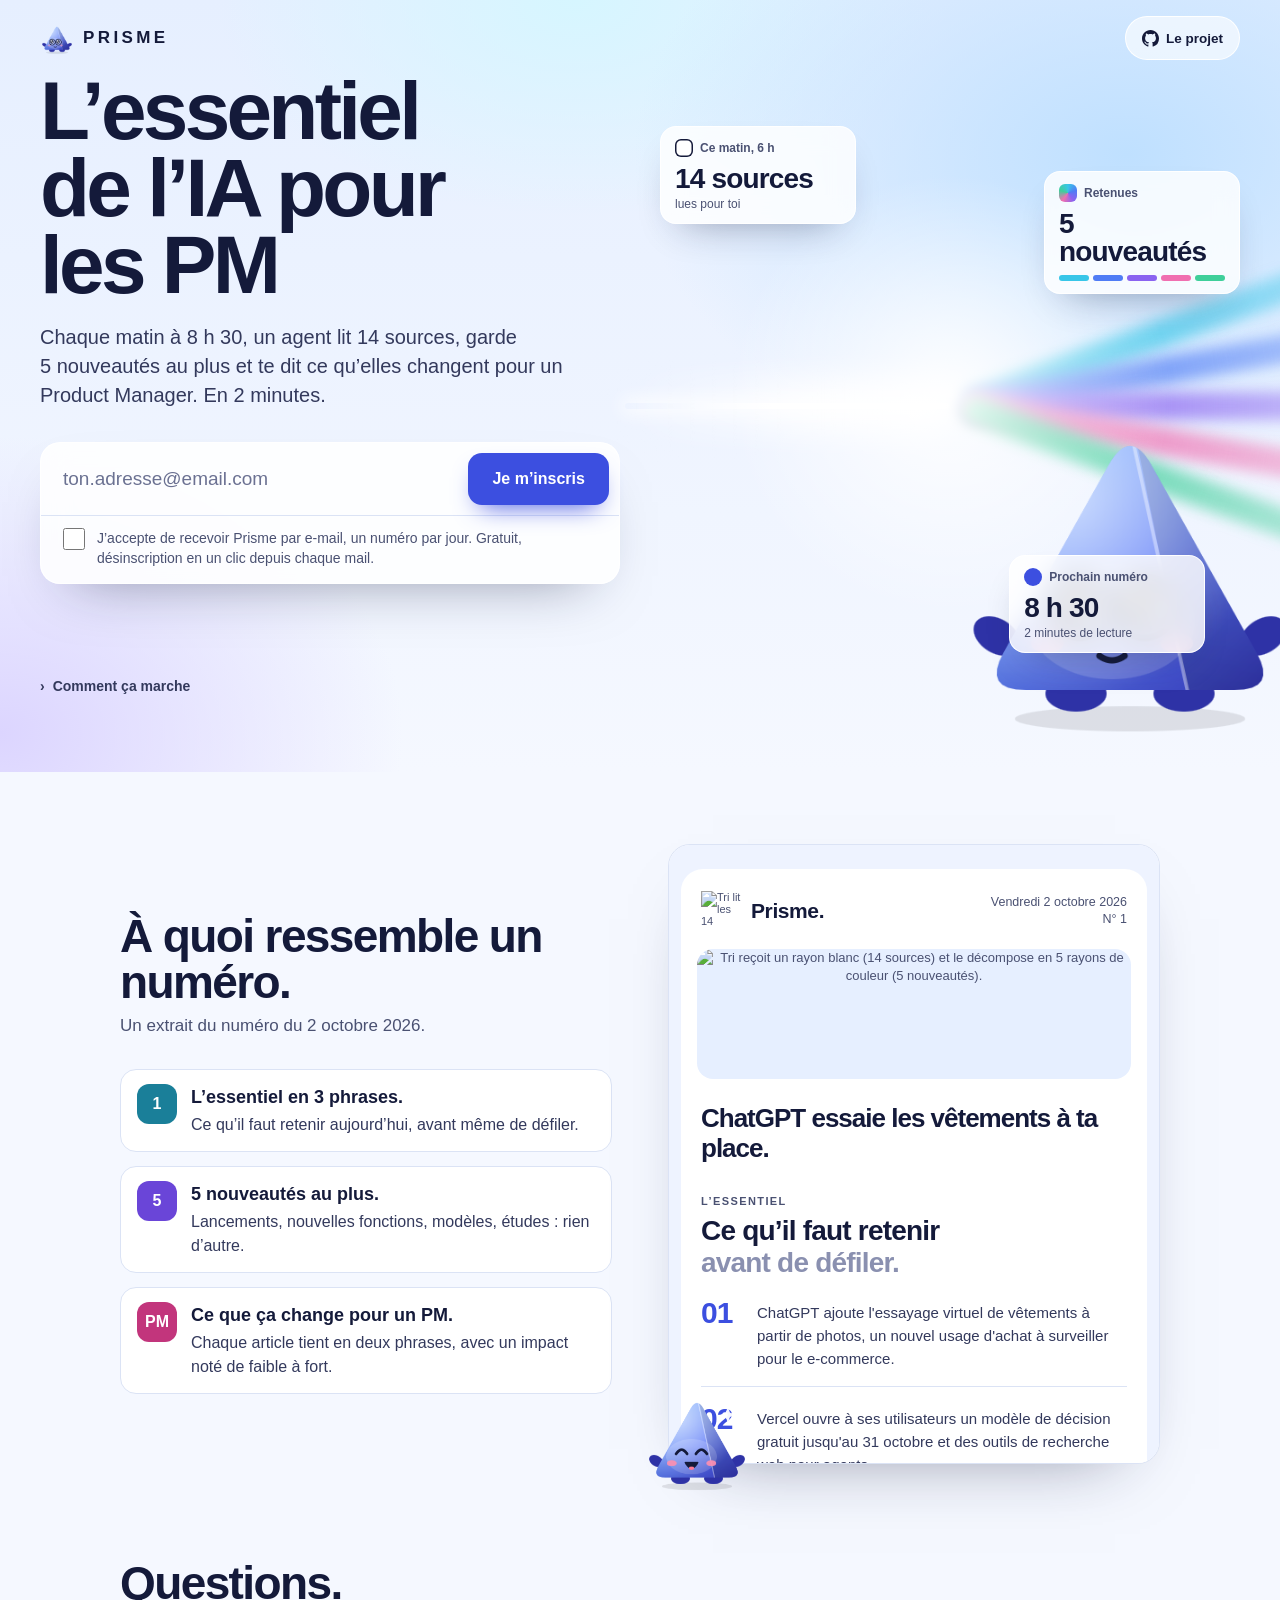
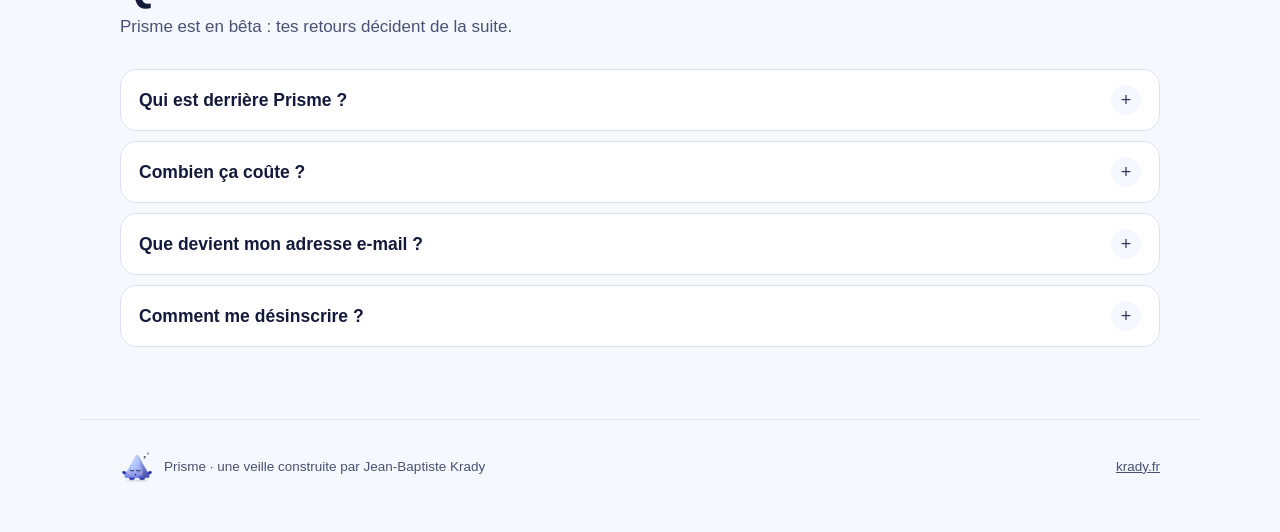
==== site/index.html @ 12013037 "Mail Prisme v2 (Holo, Tri) : images du mail, aperçu en ligne, kit de la mascotte ; skill : titre du " ====
<!doctype html>
<html lang="fr">
<head>
<meta charset="utf-8">
<meta name="viewport" content="width=device-width, initial-scale=1">
<title>Prisme · L’essentiel de l’IA pour les PM</title>
<meta name="description" content="Chaque matin à 8 h 30, un agent lit 14 sources, garde 5 nouveautés au plus et te dit ce qu’elles changent pour un Product Manager. Gratuit.">
<meta property="og:title" content="Prisme · L’essentiel de l’IA pour les PM">
<meta property="og:description" content="Chaque matin à 8 h 30, 5 nouveautés IA au plus, et ce qu’elles changent pour un PM. En 2 minutes.">
<meta property="og:image" content="https://prisme.krady.fr/exemple-mail.png">
<link rel="icon" href="/favicon.ico" sizes="32x32">
<link rel="icon" type="image/png" sizes="192x192" href="/icon-192.png">
<link rel="apple-touch-icon" href="/apple-touch-icon.png">
<link rel="stylesheet" href="prisme.css">
<style>
  /* Design v2 « Holo » — mascotte Tri. Jetons dans prisme.css. */
  :root {
    --ink-soft: #33395c;
    --err: #a8261b;
    --err-line: #e8b4ad;
    --verre: rgba(255,255,255,0.82);
    --verre-bord: rgba(255,255,255,0.95);
  }
  * { box-sizing: border-box; }
  html, body { margin: 0; padding: 0; }
  body {
    background: var(--paper);
    color: var(--ink);
    font-family: 'Helvetica Neue', Helvetica, Arial, sans-serif;
    -webkit-font-smoothing: antialiased;
    overflow-x: hidden;
  }
  a { color: inherit; }
  img { display: block; }
  input, button { font: inherit; }
  :focus-visible { outline: 3px solid var(--accent); outline-offset: 3px; }
  .sr { position: absolute; left: -9999px; width: 1px; height: 1px; overflow: hidden; }

  @keyframes flotte { 0%,100% { transform: translate(-50%,-50%); } 50% { transform: translate(-50%, calc(-50% - 8px)); } }
  @keyframes carte { 0%,100% { transform: translateY(0); } 50% { transform: translateY(-6px); } }
  @keyframes respire { 0%,100% { opacity: .75; } 50% { opacity: 1; } }
  @keyframes leve { from { opacity: 0; transform: translateY(8px); } to { opacity: 1; transform: none; } }
  @keyframes monte { from { opacity: 0; transform: translateY(26px); } to { opacity: 1; transform: none; } }
  @media (prefers-reduced-motion: reduce) { *, *::before, *::after { animation: none !important; } }

  /* Héros */
  .heros {
    position: relative; overflow: hidden; isolation: isolate;
    background:
      radial-gradient(55% 60% at 88% 20%, #bfe0ff 0%, rgba(191,224,255,0) 70%),
      radial-gradient(45% 55% at 0% 95%, #dcd5ff 0%, rgba(220,213,255,0) 70%),
      radial-gradient(40% 40% at 45% 0%, #d6f6ff 0%, rgba(214,246,255,0) 70%),
      linear-gradient(180deg, #e6efff 0%, var(--paper) 100%);
    padding: 16px 40px 64px;
  }
  .top { position: relative; z-index: 2; max-width: 1200px; margin: 0 auto; display: flex; align-items: center; justify-content: space-between; gap: 12px; }
  .marque { display: inline-flex; align-items: center; gap: 9px; font-weight: 700; font-size: 17px; letter-spacing: .2em; text-transform: uppercase; }
  .gh {
    display: inline-flex; align-items: center; gap: 7px; min-height: 44px; padding: 0 16px;
    border-radius: 999px; white-space: nowrap; text-decoration: none; font-size: 13.5px; font-weight: 600;
    background: rgba(255,255,255,0.6); border: 1px solid var(--verre-bord); color: var(--ink);
    transition: background .15s ease;
  }
  .gh:hover { background: rgba(255,255,255,0.95); }

  .grille { position: relative; z-index: 1; max-width: 1200px; margin: 0 auto; display: flex; flex-direction: row-reverse; align-items: center; gap: 8px 40px; }
  .scene { position: relative; flex: 1 1 460px; min-width: 0; height: 560px; }
  .texte { position: relative; z-index: 1; flex: 1 1 460px; min-width: 0; max-width: 600px; padding-top: 12px; }

  .faisceau-halo, .faisceau {
    position: absolute; left: -6%; right: 50%; top: 54%; border-radius: 999px;
  }
  .faisceau-halo { height: 56px; margin-top: -28px; background: linear-gradient(90deg, rgba(255,255,255,0), rgba(255,255,255,.8) 60%, #fff); filter: blur(14px); }
  .faisceau { height: 6px; margin-top: -3px; background: linear-gradient(90deg, rgba(255,255,255,0), #fff 45%, #fff); box-shadow: 0 0 18px 4px rgba(255,255,255,.9); }
  .rayons { position: absolute; left: 52%; top: 54%; width: 130%; height: 0; }
  .rayons span {
    position: absolute; left: 0; top: -14px; width: 100%; height: 28px; border-radius: 999px;
    transform-origin: 0 50%; filter: blur(7px); animation: respire 5s ease-in-out infinite;
  }
  .rayons span:nth-child(1) { transform: rotate(-20deg); background: linear-gradient(90deg, var(--ray-1), rgba(255,255,255,0) 80%); }
  .rayons span:nth-child(2) { transform: rotate(-10deg); background: linear-gradient(90deg, var(--ray-2), rgba(255,255,255,0) 80%); animation-delay: .4s; }
  .rayons span:nth-child(3) { transform: rotate(0deg);   background: linear-gradient(90deg, var(--ray-3), rgba(255,255,255,0) 80%); animation-delay: .8s; }
  .rayons span:nth-child(4) { transform: rotate(10deg);  background: linear-gradient(90deg, var(--ray-4), rgba(255,255,255,0) 80%); animation-delay: 1.2s; }
  .rayons span:nth-child(5) { transform: rotate(20deg);  background: linear-gradient(90deg, var(--ray-5), rgba(255,255,255,0) 80%); animation-delay: 1.6s; }
  .aura { position: absolute; left: 50%; top: 52%; width: 440px; aspect-ratio: 1; transform: translate(-50%,-50%); border-radius: 50%; background: radial-gradient(closest-side, rgba(255,255,255,.95), rgba(255,255,255,0)); }
  .tri { position: absolute; left: 50%; top: 50%; width: 360px; height: auto; aspect-ratio: 1; animation: flotte 5s ease-in-out infinite; }

  .verre {
    position: absolute; width: 196px; padding: 12px 14px; border-radius: 16px;
    background: var(--verre); -webkit-backdrop-filter: blur(12px); backdrop-filter: blur(12px);
    border: 1px solid var(--verre-bord); box-shadow: 0 18px 40px -22px rgba(20,26,58,.45);
    animation: carte 6s ease-in-out infinite;
  }
  .verre.a { left: 0; top: 4%; }
  .verre.b { right: 0; top: 12%; animation-delay: 1.2s; }
  .verre.c { right: 6%; bottom: 2%; animation-delay: 2.4s; }
  .verre-tete { display: flex; align-items: center; gap: 7px; font-size: 12px; font-weight: 600; color: var(--muted); }
  .verre-tete i { width: 18px; height: 18px; border-radius: 6px; flex: none; }
  .verre.a i { background: #fff; box-shadow: inset 0 0 0 1.5px var(--ink); }
  .verre.b i { background: conic-gradient(var(--ray-1), var(--ray-2), var(--ray-3), var(--ray-4), var(--ray-5), var(--ray-1)); }
  .verre.c i { border-radius: 50%; background: var(--accent); }
  .verre-gros { margin-top: 8px; font-size: 28px; font-weight: 700; letter-spacing: -.03em; line-height: 1; }
  .verre-sous { margin-top: 4px; font-size: 12px; color: var(--muted); }
  .barres { margin-top: 9px; display: grid; grid-template-columns: repeat(5, minmax(0,1fr)); gap: 4px; }
  .barres span { height: 6px; border-radius: 3px; }
  .barres span:nth-child(1) { background: var(--ray-1); }
  .barres span:nth-child(2) { background: var(--ray-2); }
  .barres span:nth-child(3) { background: var(--ray-3); }
  .barres span:nth-child(4) { background: var(--ray-4); }
  .barres span:nth-child(5) { background: var(--ray-5); }

  h1 { margin: 0 0 20px; font-size: clamp(44px, 6.4vw, 82px); line-height: .94; letter-spacing: -.045em; font-weight: 700; text-wrap: balance; animation: monte .9s cubic-bezier(.2,.7,.1,1) both; }
  .nw { white-space: nowrap; }
  .sous { margin: 0 0 32px; max-width: 540px; font-size: 20px; line-height: 1.45; font-weight: 500; color: var(--ink-soft); text-wrap: pretty; }

  .carte {
    border: 1px solid var(--verre-bord); border-radius: 20px;
    background: rgba(255,255,255,.86); -webkit-backdrop-filter: blur(14px); backdrop-filter: blur(14px);
    box-shadow: 0 26px 60px -34px rgba(20,26,58,.5);
  }
  .carte-haut { padding: 10px 10px 10px 22px; display: flex; gap: 10px 12px; align-items: center; flex-wrap: wrap; }
  .champ { flex: 999 1 220px; min-width: 0; border: 0; outline: none; background: transparent; color: var(--ink); font-size: 19px; line-height: 1.3; padding: 12px 0; }
  .champ::placeholder { color: #6b7192; }
  .bouton {
    flex: 1 0 auto; border: 0; border-radius: 14px; background: var(--accent); color: var(--accent-ink);
    font-size: 16px; font-weight: 700; padding: 14px 24px; min-height: 52px; cursor: pointer; white-space: nowrap;
    box-shadow: 0 12px 26px -12px var(--accent); transition: background .18s ease, transform .18s ease;
  }
  .bouton:hover { background: var(--ink); transform: translateY(-1px); }
  .bouton:disabled { background: var(--line); color: #6b7192; box-shadow: none; cursor: not-allowed; transform: none; }
  .carte-bas { border-top: 1px solid var(--line); padding: 12px 22px 14px; display: flex; align-items: flex-start; gap: 12px; }
  .carte-bas input { width: 22px; height: 22px; margin: 0; accent-color: var(--accent); flex: none; }
  .carte-bas label { font-size: 14px; line-height: 1.45; color: var(--muted); cursor: pointer; }

  .etats { margin-top: 16px; min-height: 64px; }
  .etat { animation: leve .3s ease both; }
  .etat-envoi { display: flex; align-items: center; gap: 12px; font-size: 15px; }
  .etat-ok { display: flex; align-items: center; gap: 14px; padding: 12px 16px 12px 10px; border-radius: 16px; background: rgba(255,255,255,.86); border: 1px solid var(--verre-bord); }
  .etat-ok strong { display: block; font-size: 17px; }
  .etat-ok span { display: block; margin-top: 3px; font-size: 14.5px; color: var(--muted); }
  .etat-erreur { display: flex; align-items: center; gap: 12px 14px; flex-wrap: wrap; border: 1px solid var(--err-line); border-radius: 16px; background: #fff; padding: 12px 14px 12px 10px; }
  .etat-erreur > div { flex: 1 1 200px; min-width: 0; }
  .etat-erreur strong { display: block; font-size: 16.5px; color: var(--err); }
  .etat-erreur span { display: block; margin-top: 3px; font-size: 14px; color: var(--muted); }
  .etat-erreur button { border: 1px solid var(--err); background: transparent; color: var(--err); border-radius: 12px; padding: 10px 16px; min-height: 44px; font-size: 14.5px; font-weight: 600; cursor: pointer; }
  .etat img { flex: none; }

  .comment summary {
    display: inline-flex; align-items: center; gap: 8px; min-height: 44px;
    font-size: 14px; font-weight: 600; color: var(--ink-soft); cursor: pointer; list-style: none;
  }
  .comment summary::-webkit-details-marker { display: none; }
  .comment summary::before { content: '›'; transition: transform .2s; }
  .comment[open] summary::before { transform: rotate(90deg); }
  .comment summary:hover { color: var(--ink); }
  .etapes { margin: 8px 0 0; padding: 0; list-style: none; display: grid; grid-template-columns: repeat(auto-fit, minmax(150px, 1fr)); gap: 16px; }
  .etapes li { padding-top: 10px; font-size: 14px; line-height: 1.5; color: var(--muted); border-top: 3px solid var(--accent); }
  .etapes li:first-child { border-top-color: #fff; box-shadow: 0 -1px 0 rgba(20,26,58,.12); }
  .etapes li:last-child { border-image: linear-gradient(90deg, var(--ray-1) 0 20%, var(--ray-2) 20% 40%, var(--ray-3) 40% 60%, var(--ray-4) 60% 80%, var(--ray-5) 80% 100%) 1; }
  .etapes b { display: block; color: var(--ink); font-size: 13px; letter-spacing: .06em; text-transform: uppercase; }

  /* Sections */
  .bloc { max-width: 1120px; margin: 0 auto; padding: 72px 40px; }
  .bloc-titre { margin: 0 0 8px; font-size: clamp(30px, 4vw, 46px); line-height: 1; letter-spacing: -.035em; }
  .bloc-sous { margin: 0 0 30px; font-size: 17px; line-height: 1.5; color: var(--muted); }
  .apercu { display: grid; grid-template-columns: repeat(auto-fit, minmax(min(100%, 340px), 1fr)); gap: 40px 56px; align-items: center; }
  .points { margin: 0; padding: 0; list-style: none; display: grid; gap: 14px; }
  .points li { display: grid; grid-template-columns: 40px minmax(0,1fr); gap: 14px; align-items: start; padding: 14px 16px; border-radius: 16px; background: var(--card); border: 1px solid var(--line); font-size: 16px; line-height: 1.5; color: var(--ink-soft); }
  .points i { width: 40px; height: 40px; border-radius: 12px; display: grid; place-items: center; color: #fff; font-style: normal; font-weight: 700; }
  .points li:nth-child(1) i { background: #1a7f99; }
  .points li:nth-child(2) i { background: #6a45d8; }
  .points li:nth-child(3) i { background: #c2357c; }
  .points b { display: block; color: var(--ink); font-size: 18px; margin-bottom: 2px; }
  .capture { position: relative; }
  .capture figure { margin: 0; border-radius: 22px; overflow: hidden; border: 1px solid var(--line); box-shadow: 0 30px 70px -45px rgba(20,26,58,.55); max-height: 620px; background: var(--card); }
  .capture figure { height: 620px; }
  .capture figure iframe { display: block; width: 100%; height: 100%; border: 0; }
  .capture .tri-coin { position: absolute; left: -26px; bottom: -30px; width: 110px; height: 110px; }

  .faq { display: grid; gap: 10px; }
  .faq details { border-radius: 16px; background: var(--card); border: 1px solid var(--line); padding: 0 18px; }
  .faq summary { cursor: pointer; list-style: none; min-height: 60px; padding: 12px 0; display: flex; align-items: center; justify-content: space-between; gap: 16px; font-size: 17.5px; font-weight: 600; }
  .faq summary::-webkit-details-marker { display: none; }
  .faq summary::after { content: '+'; width: 30px; height: 30px; border-radius: 50%; background: var(--paper); display: grid; place-items: center; font-size: 18px; font-weight: 400; color: var(--ink-soft); flex: none; }
  .faq details[open] summary::after { content: '–'; }
  .faq p { margin: 0 0 18px; font-size: 16px; line-height: 1.55; color: var(--muted); max-width: 680px; text-wrap: pretty; }

  footer { max-width: 1120px; margin: 0 auto; padding: 24px 40px 44px; display: flex; justify-content: space-between; align-items: center; gap: 12px; flex-wrap: wrap; font-size: 13.5px; color: var(--muted); border-top: 1px solid var(--line); }
  footer > span { display: inline-flex; align-items: center; gap: 10px; }
  footer a { display: inline-flex; align-items: center; min-height: 44px; }

  @media (max-width: 960px) {
    .grille { flex-wrap: wrap; }
    .scene { height: 440px; }
    .tri { width: 260px; }
    .aura { width: 320px; }
  }
  @media (max-width: 720px) {
    .heros { padding: 14px 16px 48px; }
    .marque { letter-spacing: .14em; }
    .scene { height: 340px; }
    .tri { width: 210px; }
    .aura { width: 260px; }
    .verre { width: 152px; padding: 10px 12px; }
    .verre-gros { font-size: 22px; }
    .sous { font-size: 17px; }
    .carte-haut { padding: 10px 10px 10px 16px; }
    .carte-bas { padding: 12px 16px 14px; }
    .bloc { padding: 56px 16px; }
    footer { padding: 24px 16px 40px; }
    .capture .tri-coin { left: -8px; width: 84px; height: 84px; }
  }
</style>
</head>
<body>

<header class="heros">
  <div class="top">
    <span class="marque">
      <img src="img/tri-lit.png" srcset="img/tri-lit.png 1x, img/tri-lit@2x.png 2x" width="34" height="34" alt="">
      <span>Prisme</span>
    </span>
    <a class="gh" href="https://github.com/jbkrady/prisme" target="_blank" rel="noopener noreferrer">
      <svg width="17" height="17" viewBox="0 0 16 16" fill="currentColor" aria-hidden="true"><path d="M8 0C3.58 0 0 3.58 0 8c0 3.54 2.29 6.53 5.47 7.59.4.07.55-.17.55-.38 0-.19-.01-.82-.01-1.49-2.01.37-2.53-.49-2.69-.94-.09-.23-.48-.94-.82-1.13-.28-.15-.68-.52-.01-.53.63-.01 1.08.58 1.23.82.72 1.21 1.87.87 2.33.66.07-.52.28-.87.51-1.07-1.78-.2-3.64-.89-3.64-3.95 0-.87.31-1.59.82-2.15-.08-.2-.36-1.02.08-2.12 0 0 .67-.21 2.2.82.64-.18 1.32-.27 2-.27.68 0 1.36.09 2 .27 1.53-1.04 2.2-.82 2.2-.82.44 1.1.16 1.92.08 2.12.51.56.82 1.27.82 2.15 0 3.07-1.87 3.75-3.65 3.95.29.25.54.73.54 1.48 0 1.07-.01 1.93-.01 2.2 0 .21.15.46.55.38A8.013 8.013 0 0016 8c0-4.42-3.58-8-8-8z"/></svg>
      <span>Le projet</span>
    </a>
  </div>

  <div class="grille">
    <div class="scene" aria-hidden="true">
      <div class="faisceau-halo"></div>
      <div class="faisceau"></div>
      <div class="rayons"><span></span><span></span><span></span><span></span><span></span></div>
      <div class="aura"></div>
      <img class="tri" id="tri" src="img/tri-lit@2x.png" width="400" height="400" alt="">
      <div class="verre a">
        <div class="verre-tete"><i></i><span>Ce matin, 6&nbsp;h</span></div>
        <div class="verre-gros">14 sources</div>
        <div class="verre-sous">lues pour toi</div>
      </div>
      <div class="verre b">
        <div class="verre-tete"><i></i><span>Retenues</span></div>
        <div class="verre-gros">5 nouveautés</div>
        <div class="barres"><span></span><span></span><span></span><span></span><span></span></div>
      </div>
      <div class="verre c">
        <div class="verre-tete"><i></i><span>Prochain numéro</span></div>
        <div class="verre-gros">8&nbsp;h&nbsp;30</div>
        <div class="verre-sous">2 minutes de lecture</div>
      </div>
    </div>

    <div class="texte">
      <h1>L’essentiel <span class="nw">de l’IA</span> pour les PM</h1>
      <p class="sous">Chaque matin à 8&nbsp;h&nbsp;30, un agent lit 14&nbsp;sources, garde 5&nbsp;nouveautés au plus et te dit ce qu’elles changent pour un Product Manager. En 2 minutes.</p>

      <form class="carte" id="form" novalidate>
        <div class="carte-haut">
          <label for="email" class="sr">Ton adresse e-mail</label>
          <input class="champ" id="email" name="email" type="email" autocomplete="email" inputmode="email" placeholder="ton.adresse@email.com" required>
          <button class="bouton" id="bouton" type="submit">Je m’inscris</button>
        </div>
        <div class="carte-bas">
          <input id="consentement" name="consentement" type="checkbox" required>
          <label for="consentement">J’accepte de recevoir Prisme par e-mail, un numéro par jour. Gratuit, désinscription en un clic depuis chaque mail.</label>
        </div>
        <div class="sr" aria-hidden="true">
          <label for="site">Ne pas remplir</label>
          <input id="site" name="site" type="text" tabindex="-1" autocomplete="off">
        </div>
      </form>

      <div class="etats" id="statut" aria-live="polite"></div>

      <details class="comment">
        <summary>Comment ça marche</summary>
        <ol class="etapes">
          <li><b>6&nbsp;h</b>n8n lit 14&nbsp;sources&nbsp;: éditeurs IA, outils des PM, médias tech.</li>
          <li><b>7&nbsp;h&nbsp;30</b>Un agent Claude écarte le bruit, choisit 5&nbsp;nouveautés au plus et rédige.</li>
          <li><b>8&nbsp;h&nbsp;30</b>Le mail arrive, toujours au même format. Un clic pour dire s’il t’a servi.</li>
        </ol>
      </details>
    </div>
  </div>
</header>

<main>
  <section class="bloc" aria-labelledby="t-apercu">
    <div class="apercu">
      <div>
        <h2 class="bloc-titre" id="t-apercu">À quoi ressemble un numéro.</h2>
        <p class="bloc-sous">Un extrait du numéro du 2 octobre 2026.</p>
        <ul class="points">
          <li><i>1</i><span><b>L’essentiel en 3 phrases.</b>Ce qu’il faut retenir aujourd’hui, avant même de défiler.</span></li>
          <li><i>5</i><span><b>5&nbsp;nouveautés au plus.</b>Lancements, nouvelles fonctions, modèles, études&nbsp;: rien d’autre.</span></li>
          <li><i>PM</i><span><b>Ce que ça change pour un PM.</b>Chaque article tient en deux phrases, avec un impact noté de faible à fort.</span></li>
        </ul>
      </div>
      <div class="capture">
        <figure>
          <iframe src="apercu/exemple-jour.html" title="Aperçu d’un numéro de Prisme : l’essentiel du jour en trois points, puis des articles avec leur type, leur impact pour un PM et deux phrases de résumé." loading="lazy"></iframe>
        </figure>
        <img class="tri-coin" src="img/tri-content.png" srcset="img/tri-content.png 1x, img/tri-content@2x.png 2x" width="110" height="110" alt="">
      </div>
    </div>
  </section>

  <section class="bloc" aria-labelledby="t-faq" style="padding-top: 24px;">
    <h2 class="bloc-titre" id="t-faq">Questions.</h2>
    <p class="bloc-sous">Prisme est en bêta&nbsp;: tes retours décident de la suite.</p>
    <div class="faq">
      <details>
        <summary>Qui est derrière Prisme&nbsp;?</summary>
        <p>Jean-Baptiste Krady, Product Manager. Prisme est un projet personnel&nbsp;: un agent Claude, sa méthode et des circuits n8n. Le code est public sur GitHub.</p>
      </details>
      <details>
        <summary>Combien ça coûte&nbsp;?</summary>
        <p>Rien. Prisme est gratuit.</p>
      </details>
      <details>
        <summary>Que devient mon adresse e-mail&nbsp;?</summary>
        <p>Elle sert uniquement à t’envoyer Prisme. Elle n’est ni vendue ni partagée, et aucun pixel ne suit l’ouverture de tes mails. Pour toute question&nbsp;: jeanbaptiste.krady@icloud.com.</p>
      </details>
      <details>
        <summary>Comment me désinscrire&nbsp;?</summary>
        <p>Chaque mail se termine par un lien «&nbsp;Se désinscrire&nbsp;». Un clic, et c’est fini.</p>
      </details>
    </div>
  </section>
</main>

<footer>
  <span>
    <img src="img/tri-dort.png" srcset="img/tri-dort.png 1x, img/tri-dort@2x.png 2x" width="34" height="34" alt="Tri, la mascotte de Prisme">
    <span>Prisme · une veille construite par Jean-Baptiste Krady</span>
  </span>
  <a href="https://krady.fr" target="_blank" rel="noopener">krady.fr</a>
</footer>

<script>
  (function () {
    var URL_INSCRIPTION = 'https://jbkrady.app.n8n.cloud/webhook/prisme-inscription';
    var form = document.getElementById('form');
    var email = document.getElementById('email');
    var consentement = document.getElementById('consentement');
    var site = document.getElementById('site');
    var bouton = document.getElementById('bouton');
    var statut = document.getElementById('statut');
    var tri = document.getElementById('tri');

    function humeur(nom) { tri.src = 'img/tri-' + nom + '@2x.png'; }
    function vider() { while (statut.firstChild) statut.removeChild(statut.firstChild); }
    function el(tag, cls, texte) {
      var e = document.createElement(tag);
      if (cls) e.className = cls;
      if (texte) e.textContent = texte;
      return e;
    }
    function image(nom, taille) {
      var i = el('img');
      i.src = 'img/tri-' + nom + '.png';
      i.srcset = 'img/tri-' + nom + '.png 1x, img/tri-' + nom + '@2x.png 2x';
      i.width = taille; i.height = taille; i.alt = '';
      return i;
    }
    function envoi() {
      vider(); humeur('trie');
      var d = el('div', 'etat etat-envoi');
      d.appendChild(image('trie', 48));
      d.appendChild(el('span', '', 'On t’envoie le lien de confirmation…'));
      statut.appendChild(d);
    }
    function ok() {
      vider(); humeur('content');
      var d = el('div', 'etat etat-ok');
      var t = el('div');
      t.appendChild(el('strong', '', 'Vérifie ta boîte mail.'));
      t.appendChild(el('span', '', 'Un lien de confirmation t’attend. Pense à regarder dans les indésirables.'));
      d.appendChild(image('content', 60));
      d.appendChild(t);
      statut.appendChild(d);
    }
    function erreur(message) {
      vider(); humeur('oups');
      var d = el('div', 'etat etat-erreur');
      var t = el('div');
      t.appendChild(el('strong', '', 'L’inscription n’est pas passée'));
      t.appendChild(el('span', '', message || 'Le service n’a pas répondu. Ton adresse est gardée, réessaie.'));
      var r = el('button', '', 'Réessayer');
      r.type = 'button';
      r.addEventListener('click', function () { form.requestSubmit(); });
      d.appendChild(image('oups', 54));
      d.appendChild(t);
      d.appendChild(r);
      statut.appendChild(d);
    }

    form.addEventListener('submit', function (e) {
      e.preventDefault();
      var adresse = email.value.trim();
      if (!/^[^\s@]+@[^\s@]+\.[^\s@]{2,}$/.test(adresse)) { erreur('Cette adresse e-mail ne semble pas valide.'); email.focus(); return; }
      if (!consentement.checked) { erreur('Coche la case pour accepter de recevoir Prisme.'); consentement.focus(); return; }
      bouton.disabled = true;
      bouton.textContent = 'Envoi…';
      envoi();
      fetch(URL_INSCRIPTION, {
        method: 'POST',
        headers: { 'Content-Type': 'application/json' },
        body: JSON.stringify({ email: adresse, consentement: true, site: site.value })
      })
        .then(function (r) { return r.json().catch(function () { return {}; }).then(function (j) { return { r: r, j: j }; }); })
        .then(function (x) {
          bouton.disabled = false; bouton.textContent = 'Je m’inscris';
          if (x.r.ok && x.j.ok) { ok(); form.reset(); } else { erreur(x.j.erreur); }
        })
        .catch(function () { bouton.disabled = false; bouton.textContent = 'Je m’inscris'; erreur(); });
    });
  })();
</script>
</body>
</html>
---- site/prisme.css ----
/* Prisme — palette retenue : Holo. Mascotte : Tri. */
:root {
  --ink: #141a3a;
  --muted: #4a5172;
  --paper: #f5f8ff;
  --card: #ffffff;
  --line: #dbe3f5;
  --accent: #3c4fe0;
  --accent-ink: #ffffff;
  --ray-1: #38c6e8;
  --ray-2: #4f7cf5;
  --ray-3: #8a63f0;
  --ray-4: #f06fb0;
  --ray-5: #3fcf9a;
}
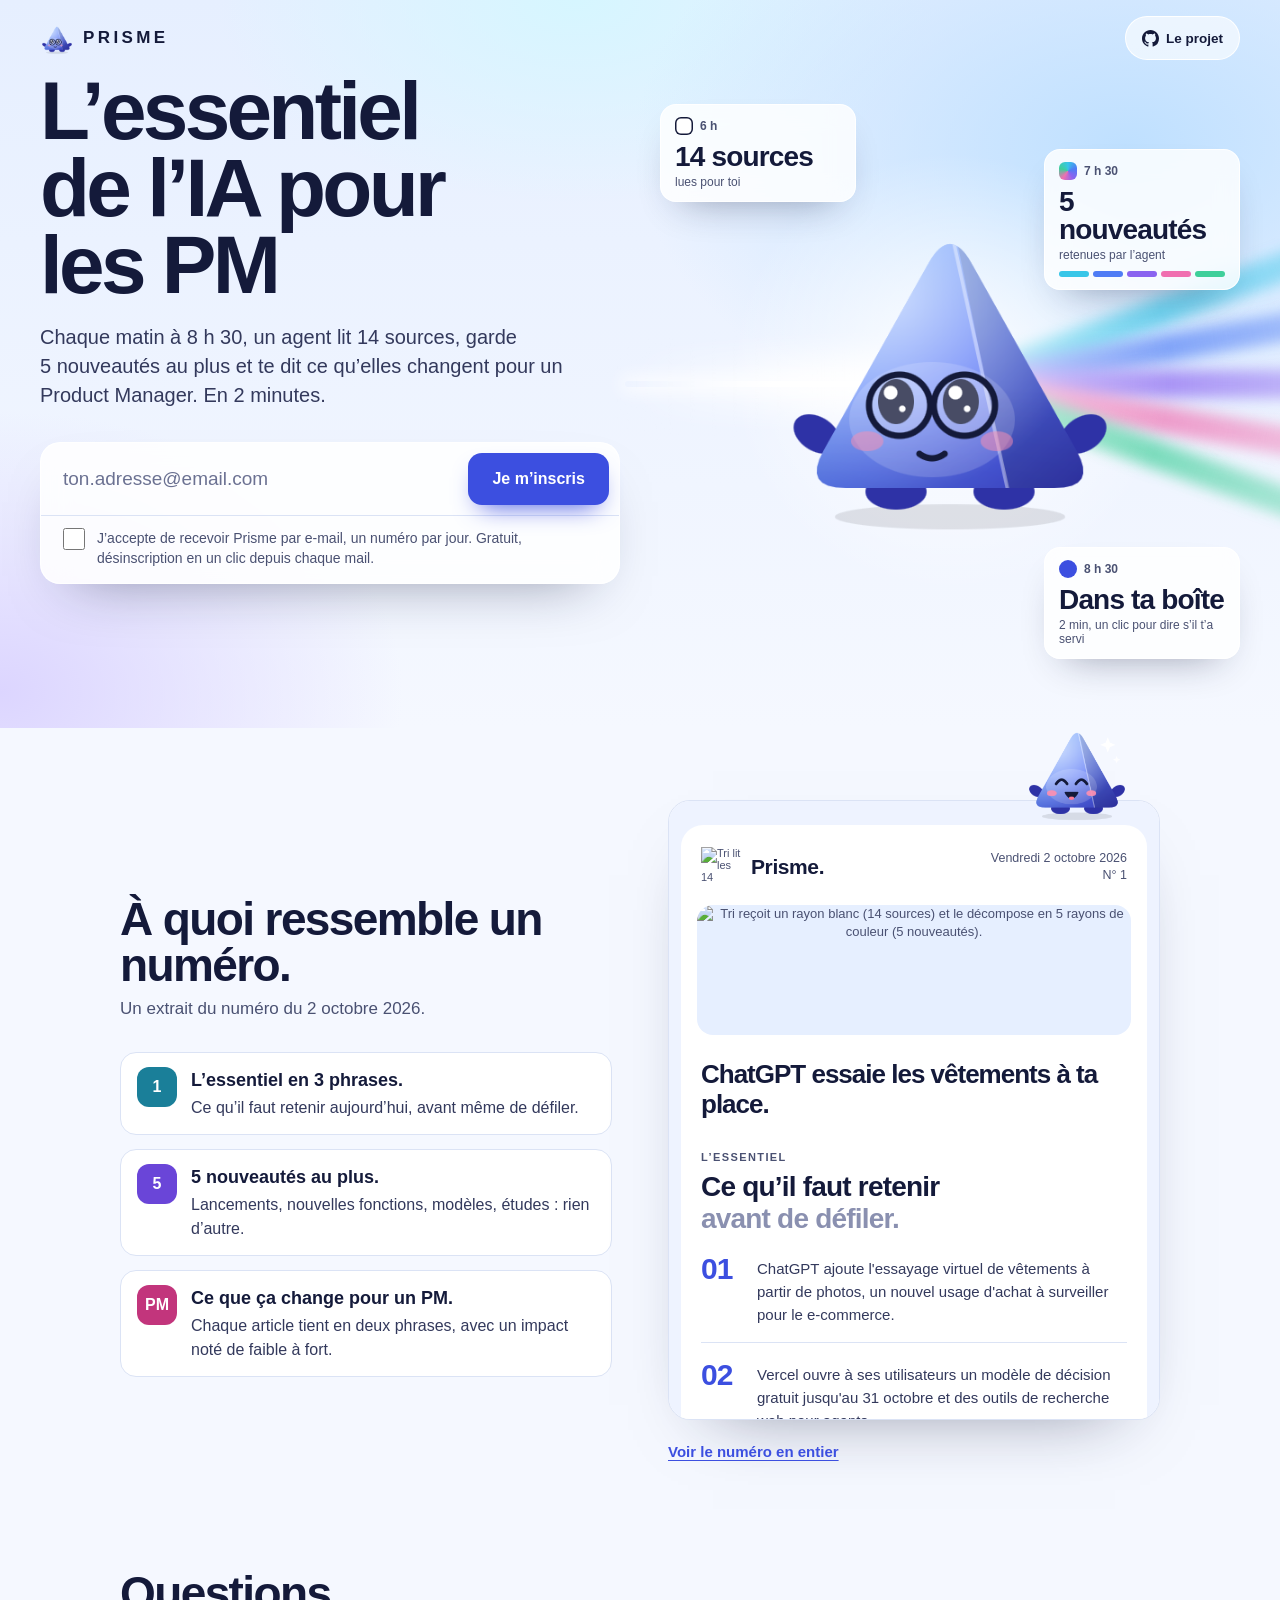
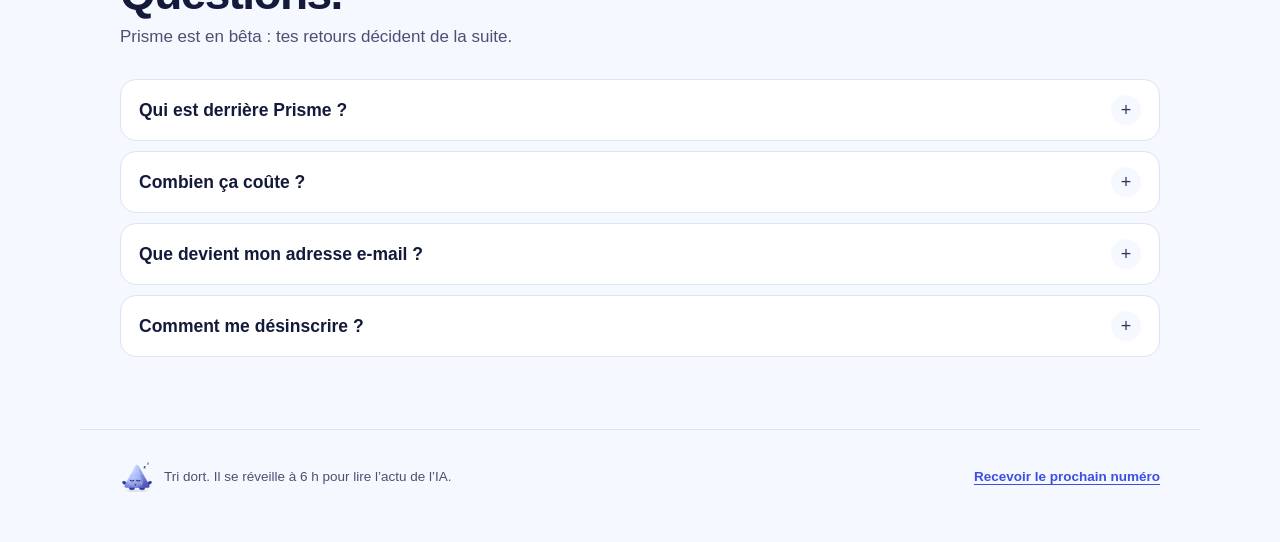
==== commit 5e9e4b73: "Site : post-it fusionnés avec « Comment ça marche », Tri dégagé sur mobile, pied de page utile - Les" ====
--- a/site/index.html
+++ b/site/index.html
@@ -6,8 +6,19 @@
 <title>Prisme · L’essentiel de l’IA pour les PM</title>
 <meta name="description" content="Chaque matin à 8 h 30, un agent lit 14 sources, garde 5 nouveautés au plus et te dit ce qu’elles changent pour un Product Manager. Gratuit.">
 <meta property="og:title" content="Prisme · L’essentiel de l’IA pour les PM">
-<meta property="og:description" content="Chaque matin à 8 h 30, 5 nouveautés IA au plus, et ce qu’elles changent pour un PM. En 2 minutes.">
-<meta property="og:image" content="https://prisme.krady.fr/exemple-mail.png">
+<meta property="og:description" content="Chaque matin à 8 h 30, un agent lit 14 sources, garde 5 nouveautés au plus et te dit ce qu’elles changent pour un Product Manager. Gratuit.">
+<meta property="og:type" content="website">
+<meta property="og:site_name" content="Prisme">
+<meta property="og:url" content="https://prisme.krady.fr/">
+<meta property="og:locale" content="fr_FR">
+<!-- Carte de partage : design/partage/ (JPEG 1200 × 630, < 300 Ko pour WhatsApp, pas de ?v= dans l'adresse). -->
+<meta property="og:image" content="https://prisme.krady.fr/partage.jpg">
+<meta property="og:image:type" content="image/jpeg">
+<meta property="og:image:width" content="1200">
+<meta property="og:image:height" content="630">
+<meta property="og:image:alt" content="Prisme · L’essentiel de l’IA pour les PM, chaque matin à 8 h 30">
+<meta name="twitter:card" content="summary_large_image">
+<meta name="twitter:image" content="https://prisme.krady.fr/partage.jpg">
 <link rel="icon" href="/favicon.ico" sizes="32x32">
 <link rel="icon" type="image/png" sizes="192x192" href="/icon-192.png">
 <link rel="apple-touch-icon" href="/apple-touch-icon.png">
@@ -83,8 +94,9 @@
   .rayons span:nth-child(4) { transform: rotate(10deg);  background: linear-gradient(90deg, var(--ray-4), rgba(255,255,255,0) 80%); animation-delay: 1.2s; }
   .rayons span:nth-child(5) { transform: rotate(20deg);  background: linear-gradient(90deg, var(--ray-5), rgba(255,255,255,0) 80%); animation-delay: 1.6s; }
   .aura { position: absolute; left: 50%; top: 52%; width: 440px; aspect-ratio: 1; transform: translate(-50%,-50%); border-radius: 50%; background: radial-gradient(closest-side, rgba(255,255,255,.95), rgba(255,255,255,0)); }
-  .tri { position: absolute; left: 50%; top: 50%; width: 360px; height: auto; aspect-ratio: 1; animation: flotte 5s ease-in-out infinite; }
-
+  .tri { position: absolute; left: 50%; top: 50%; width: 360px; height: auto; aspect-ratio: 1; transform: translate(-50%,-50%); animation: flotte 5s ease-in-out infinite; }
+
+  .journee { margin: 0; padding: 0; list-style: none; }
   .verre {
     position: absolute; width: 196px; padding: 12px 14px; border-radius: 16px;
     background: var(--verre); -webkit-backdrop-filter: blur(12px); backdrop-filter: blur(12px);
@@ -93,7 +105,7 @@
   }
   .verre.a { left: 0; top: 4%; }
   .verre.b { right: 0; top: 12%; animation-delay: 1.2s; }
-  .verre.c { right: 6%; bottom: 2%; animation-delay: 2.4s; }
+  .verre.c { right: 0; bottom: -3%; animation-delay: 2.4s; }
   .verre-tete { display: flex; align-items: center; gap: 7px; font-size: 12px; font-weight: 600; color: var(--muted); }
   .verre-tete i { width: 18px; height: 18px; border-radius: 6px; flex: none; }
   .verre.a i { background: #fff; box-shadow: inset 0 0 0 1.5px var(--ink); }
@@ -145,19 +157,6 @@
   .etat-erreur button { border: 1px solid var(--err); background: transparent; color: var(--err); border-radius: 12px; padding: 10px 16px; min-height: 44px; font-size: 14.5px; font-weight: 600; cursor: pointer; }
   .etat img { flex: none; }
 
-  .comment summary {
-    display: inline-flex; align-items: center; gap: 8px; min-height: 44px;
-    font-size: 14px; font-weight: 600; color: var(--ink-soft); cursor: pointer; list-style: none;
-  }
-  .comment summary::-webkit-details-marker { display: none; }
-  .comment summary::before { content: '›'; transition: transform .2s; }
-  .comment[open] summary::before { transform: rotate(90deg); }
-  .comment summary:hover { color: var(--ink); }
-  .etapes { margin: 8px 0 0; padding: 0; list-style: none; display: grid; grid-template-columns: repeat(auto-fit, minmax(150px, 1fr)); gap: 16px; }
-  .etapes li { padding-top: 10px; font-size: 14px; line-height: 1.5; color: var(--muted); border-top: 3px solid var(--accent); }
-  .etapes li:first-child { border-top-color: #fff; box-shadow: 0 -1px 0 rgba(20,26,58,.12); }
-  .etapes li:last-child { border-image: linear-gradient(90deg, var(--ray-1) 0 20%, var(--ray-2) 20% 40%, var(--ray-3) 40% 60%, var(--ray-4) 60% 80%, var(--ray-5) 80% 100%) 1; }
-  .etapes b { display: block; color: var(--ink); font-size: 13px; letter-spacing: .06em; text-transform: uppercase; }
 
   /* Sections */
   .bloc { max-width: 1120px; margin: 0 auto; padding: 72px 40px; }
@@ -175,7 +174,8 @@
   .capture figure { margin: 0; border-radius: 22px; overflow: hidden; border: 1px solid var(--line); box-shadow: 0 30px 70px -45px rgba(20,26,58,.55); max-height: 620px; background: var(--card); }
   .capture figure { height: 620px; }
   .capture figure iframe { display: block; width: 100%; height: 100%; border: 0; }
-  .capture .tri-coin { position: absolute; left: -26px; bottom: -30px; width: 110px; height: 110px; }
+  .capture .tri-coin { position: absolute; right: 28px; top: -86px; width: 110px; height: 110px; }
+  .lien-numero { display: inline-flex; align-items: center; min-height: 44px; margin-top: 10px; font-size: 15px; font-weight: 600; color: var(--accent); text-underline-offset: 3px; }
 
   .faq { display: grid; gap: 10px; }
   .faq details { border-radius: 16px; background: var(--card); border: 1px solid var(--line); padding: 0 18px; }
@@ -188,6 +188,7 @@
   footer { max-width: 1120px; margin: 0 auto; padding: 24px 40px 44px; display: flex; justify-content: space-between; align-items: center; gap: 12px; flex-wrap: wrap; font-size: 13.5px; color: var(--muted); border-top: 1px solid var(--line); }
   footer > span { display: inline-flex; align-items: center; gap: 10px; }
   footer a { display: inline-flex; align-items: center; min-height: 44px; }
+  .remonter { font-weight: 600; color: var(--accent); text-underline-offset: 3px; }
 
   @media (max-width: 960px) {
     .grille { flex-wrap: wrap; }
@@ -198,17 +199,26 @@
   @media (max-width: 720px) {
     .heros { padding: 14px 16px 48px; }
     .marque { letter-spacing: .14em; }
-    .scene { height: 340px; }
-    .tri { width: 210px; }
-    .aura { width: 260px; }
-    .verre { width: 152px; padding: 10px 12px; }
-    .verre-gros { font-size: 22px; }
+    /* Tri en petit, puis les 3 étapes en ligne dessous : rien ne le recouvre */
+    .scene { height: auto; padding-top: 164px; }
+    .tri { top: 82px; width: 150px; }
+    .aura { top: 82px; width: 200px; }
+    .faisceau-halo, .faisceau, .rayons { top: 82px; }
+    .journee { position: relative; display: grid; grid-template-columns: repeat(3, minmax(0, 1fr)); gap: 8px; }
+    .verre { position: static; width: auto; padding: 9px 10px 10px; border-radius: 14px; animation: none; }
+    .verre-tete { font-size: 11.5px; gap: 6px; }
+    .verre-tete i { width: 14px; height: 14px; border-radius: 5px; }
+    .verre-gros { margin-top: 6px; font-size: 16px; letter-spacing: -.02em; line-height: 1.1; }
+    .verre-sous { font-size: 11.5px; line-height: 1.3; }
+    .barres { margin-top: 7px; gap: 3px; }
+    .barres span { height: 4px; }
     .sous { font-size: 17px; }
     .carte-haut { padding: 10px 10px 10px 16px; }
     .carte-bas { padding: 12px 16px 14px; }
     .bloc { padding: 56px 16px; }
     footer { padding: 24px 16px 40px; }
-    .capture .tri-coin { left: -8px; width: 84px; height: 84px; }
+    .capture figure { height: 460px; }
+    .capture .tri-coin { right: 16px; top: -62px; width: 84px; height: 84px; }
   }
 </style>
 </head>
@@ -227,27 +237,30 @@
   </div>
 
   <div class="grille">
-    <div class="scene" aria-hidden="true">
-      <div class="faisceau-halo"></div>
-      <div class="faisceau"></div>
-      <div class="rayons"><span></span><span></span><span></span><span></span><span></span></div>
-      <div class="aura"></div>
+    <div class="scene">
+      <div class="faisceau-halo" aria-hidden="true"></div>
+      <div class="faisceau" aria-hidden="true"></div>
+      <div class="rayons" aria-hidden="true"><span></span><span></span><span></span><span></span><span></span></div>
+      <div class="aura" aria-hidden="true"></div>
       <img class="tri" id="tri" src="img/tri-lit@2x.png" width="400" height="400" alt="">
-      <div class="verre a">
-        <div class="verre-tete"><i></i><span>Ce matin, 6&nbsp;h</span></div>
-        <div class="verre-gros">14 sources</div>
-        <div class="verre-sous">lues pour toi</div>
-      </div>
-      <div class="verre b">
-        <div class="verre-tete"><i></i><span>Retenues</span></div>
-        <div class="verre-gros">5 nouveautés</div>
-        <div class="barres"><span></span><span></span><span></span><span></span><span></span></div>
-      </div>
-      <div class="verre c">
-        <div class="verre-tete"><i></i><span>Prochain numéro</span></div>
-        <div class="verre-gros">8&nbsp;h&nbsp;30</div>
-        <div class="verre-sous">2 minutes de lecture</div>
-      </div>
+      <ol class="journee" aria-label="Comment ça marche">
+        <li class="verre a">
+          <div class="verre-tete"><i></i><span>6&nbsp;h</span></div>
+          <div class="verre-gros">14 sources</div>
+          <div class="verre-sous">lues pour toi</div>
+        </li>
+        <li class="verre b">
+          <div class="verre-tete"><i></i><span>7&nbsp;h&nbsp;30</span></div>
+          <div class="verre-gros">5 nouveautés</div>
+          <div class="verre-sous">retenues par l’agent</div>
+          <div class="barres" aria-hidden="true"><span></span><span></span><span></span><span></span><span></span></div>
+        </li>
+        <li class="verre c">
+          <div class="verre-tete"><i></i><span>8&nbsp;h&nbsp;30</span></div>
+          <div class="verre-gros">Dans ta boîte</div>
+          <div class="verre-sous">2 min, un clic pour dire s’il t’a servi</div>
+        </li>
+      </ol>
     </div>
 
     <div class="texte">
@@ -271,15 +284,6 @@
       </form>
 
       <div class="etats" id="statut" aria-live="polite"></div>
-
-      <details class="comment">
-        <summary>Comment ça marche</summary>
-        <ol class="etapes">
-          <li><b>6&nbsp;h</b>n8n lit 14&nbsp;sources&nbsp;: éditeurs IA, outils des PM, médias tech.</li>
-          <li><b>7&nbsp;h&nbsp;30</b>Un agent Claude écarte le bruit, choisit 5&nbsp;nouveautés au plus et rédige.</li>
-          <li><b>8&nbsp;h&nbsp;30</b>Le mail arrive, toujours au même format. Un clic pour dire s’il t’a servi.</li>
-        </ol>
-      </details>
     </div>
   </div>
 </header>
@@ -301,6 +305,7 @@
           <iframe src="apercu/exemple-jour.html" title="Aperçu d’un numéro de Prisme : l’essentiel du jour en trois points, puis des articles avec leur type, leur impact pour un PM et deux phrases de résumé." loading="lazy"></iframe>
         </figure>
         <img class="tri-coin" src="img/tri-content.png" srcset="img/tri-content.png 1x, img/tri-content@2x.png 2x" width="110" height="110" alt="">
+        <a class="lien-numero" href="apercu/exemple-jour.html" target="_blank" rel="noopener">Voir le numéro en entier</a>
       </div>
     </div>
   </section>
@@ -331,15 +336,15 @@
 
 <footer>
   <span>
-    <img src="img/tri-dort.png" srcset="img/tri-dort.png 1x, img/tri-dort@2x.png 2x" width="34" height="34" alt="Tri, la mascotte de Prisme">
-    <span>Prisme · une veille construite par Jean-Baptiste Krady</span>
+    <img src="img/tri-dort.png" srcset="img/tri-dort.png 1x, img/tri-dort@2x.png 2x" width="34" height="34" alt="">
+    <span>Tri dort. Il se réveille à 6&nbsp;h pour lire l’actu de l’IA.</span>
   </span>
-  <a href="https://krady.fr" target="_blank" rel="noopener">krady.fr</a>
+  <a class="remonter" id="remonter" href="#email">Recevoir le prochain numéro</a>
 </footer>
 
 <script>
   (function () {
-    var URL_INSCRIPTION = 'https://jbkrady.app.n8n.cloud/webhook/prisme-inscription';
+    var URL_INSCRIPTION = '/api/prisme-inscription';
     var form = document.getElementById('form');
     var email = document.getElementById('email');
     var consentement = document.getElementById('consentement');
@@ -395,6 +400,13 @@
       statut.appendChild(d);
     }
 
+    document.getElementById('remonter').addEventListener('click', function (e) {
+      e.preventDefault();
+      var doux = !window.matchMedia('(prefers-reduced-motion: reduce)').matches;
+      email.scrollIntoView({ behavior: doux ? 'smooth' : 'auto', block: 'center' });
+      email.focus({ preventScroll: true });
+    });
+
     form.addEventListener('submit', function (e) {
       e.preventDefault();
       var adresse = email.value.trim();
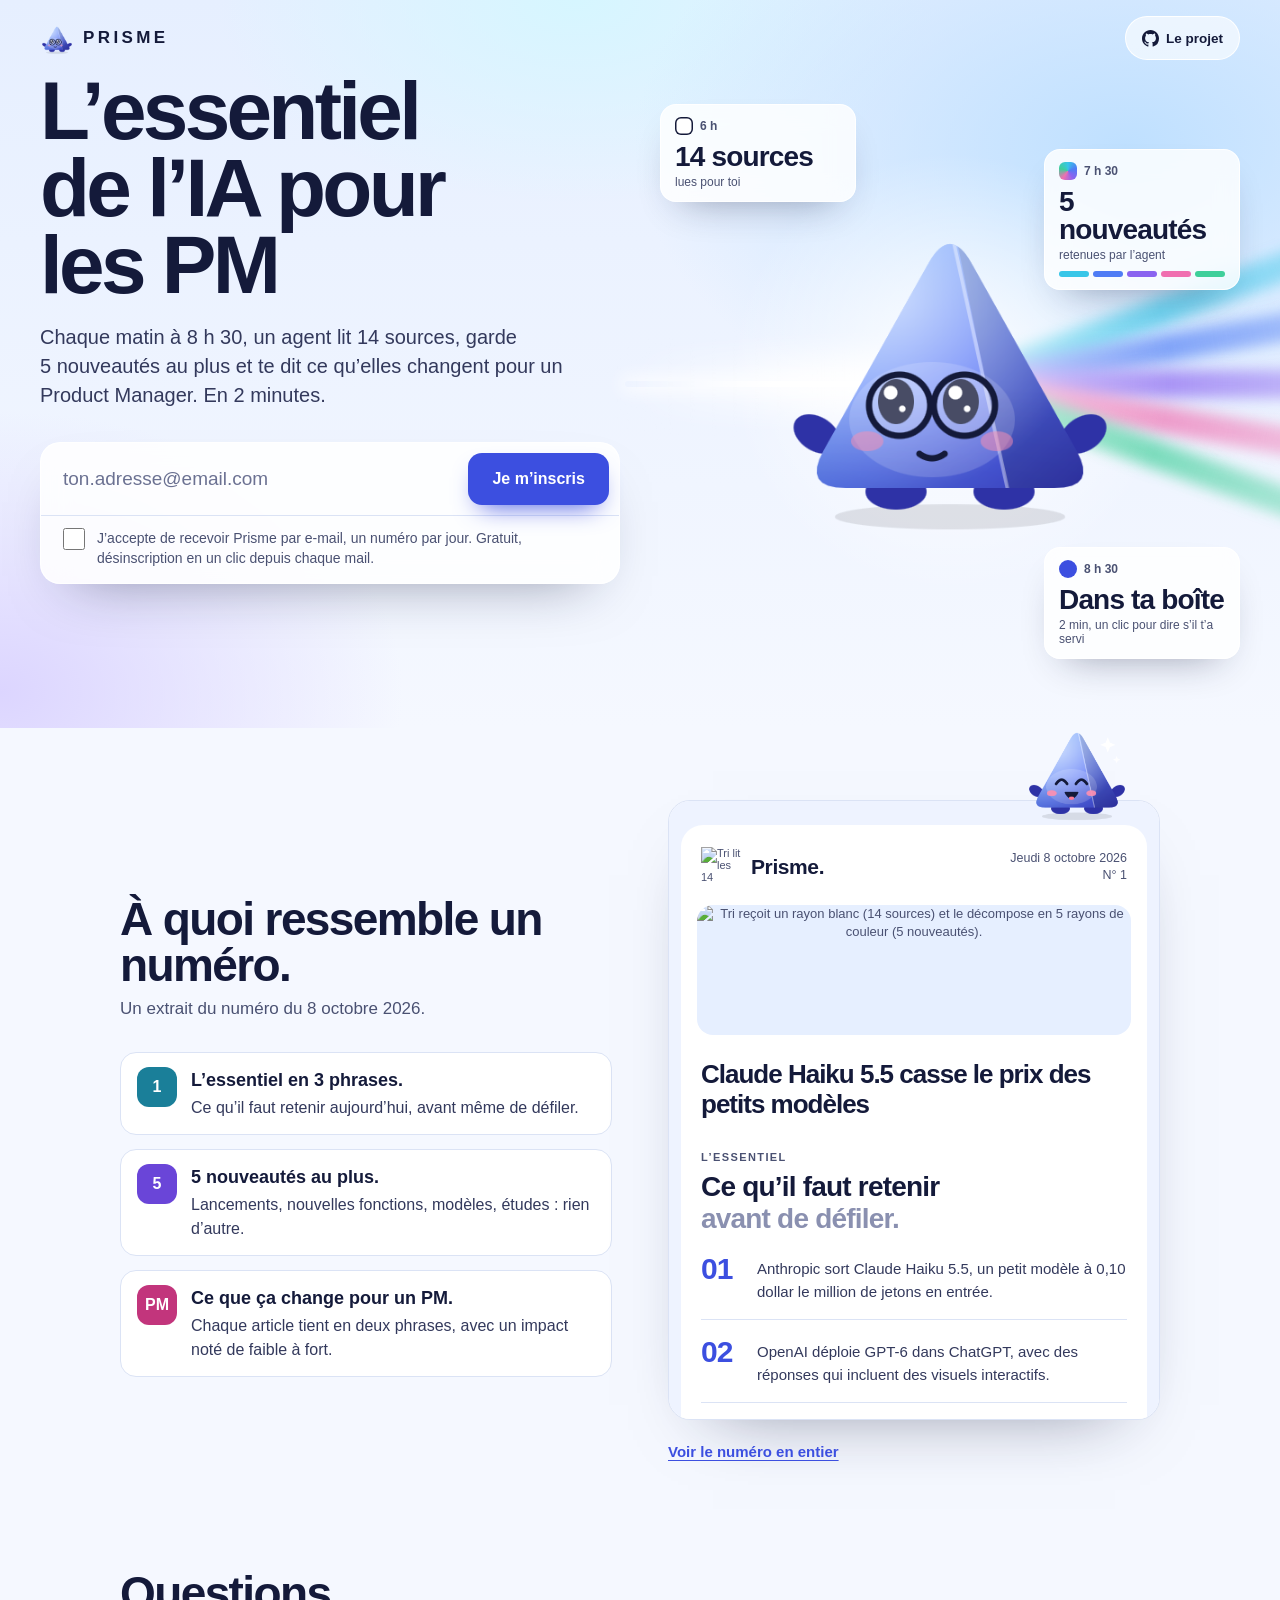
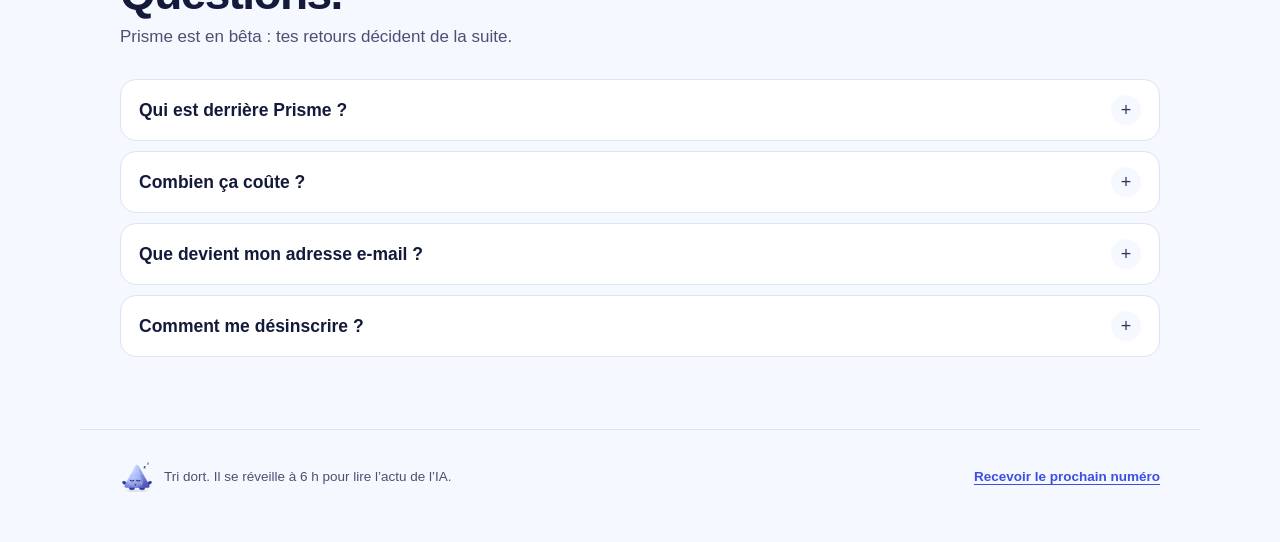
==== commit 6b2f50ea: "Site : numéro d'exemple du 8 octobre à la place du 2 octobre Plus varié que celui du 9 (5 acteurs au" ====
--- a/site/index.html
+++ b/site/index.html
@@ -293,7 +293,7 @@
     <div class="apercu">
       <div>
         <h2 class="bloc-titre" id="t-apercu">À quoi ressemble un numéro.</h2>
-        <p class="bloc-sous">Un extrait du numéro du 2 octobre 2026.</p>
+        <p class="bloc-sous">Un extrait du numéro du 8 octobre 2026.</p>
         <ul class="points">
           <li><i>1</i><span><b>L’essentiel en 3 phrases.</b>Ce qu’il faut retenir aujourd’hui, avant même de défiler.</span></li>
           <li><i>5</i><span><b>5&nbsp;nouveautés au plus.</b>Lancements, nouvelles fonctions, modèles, études&nbsp;: rien d’autre.</span></li>
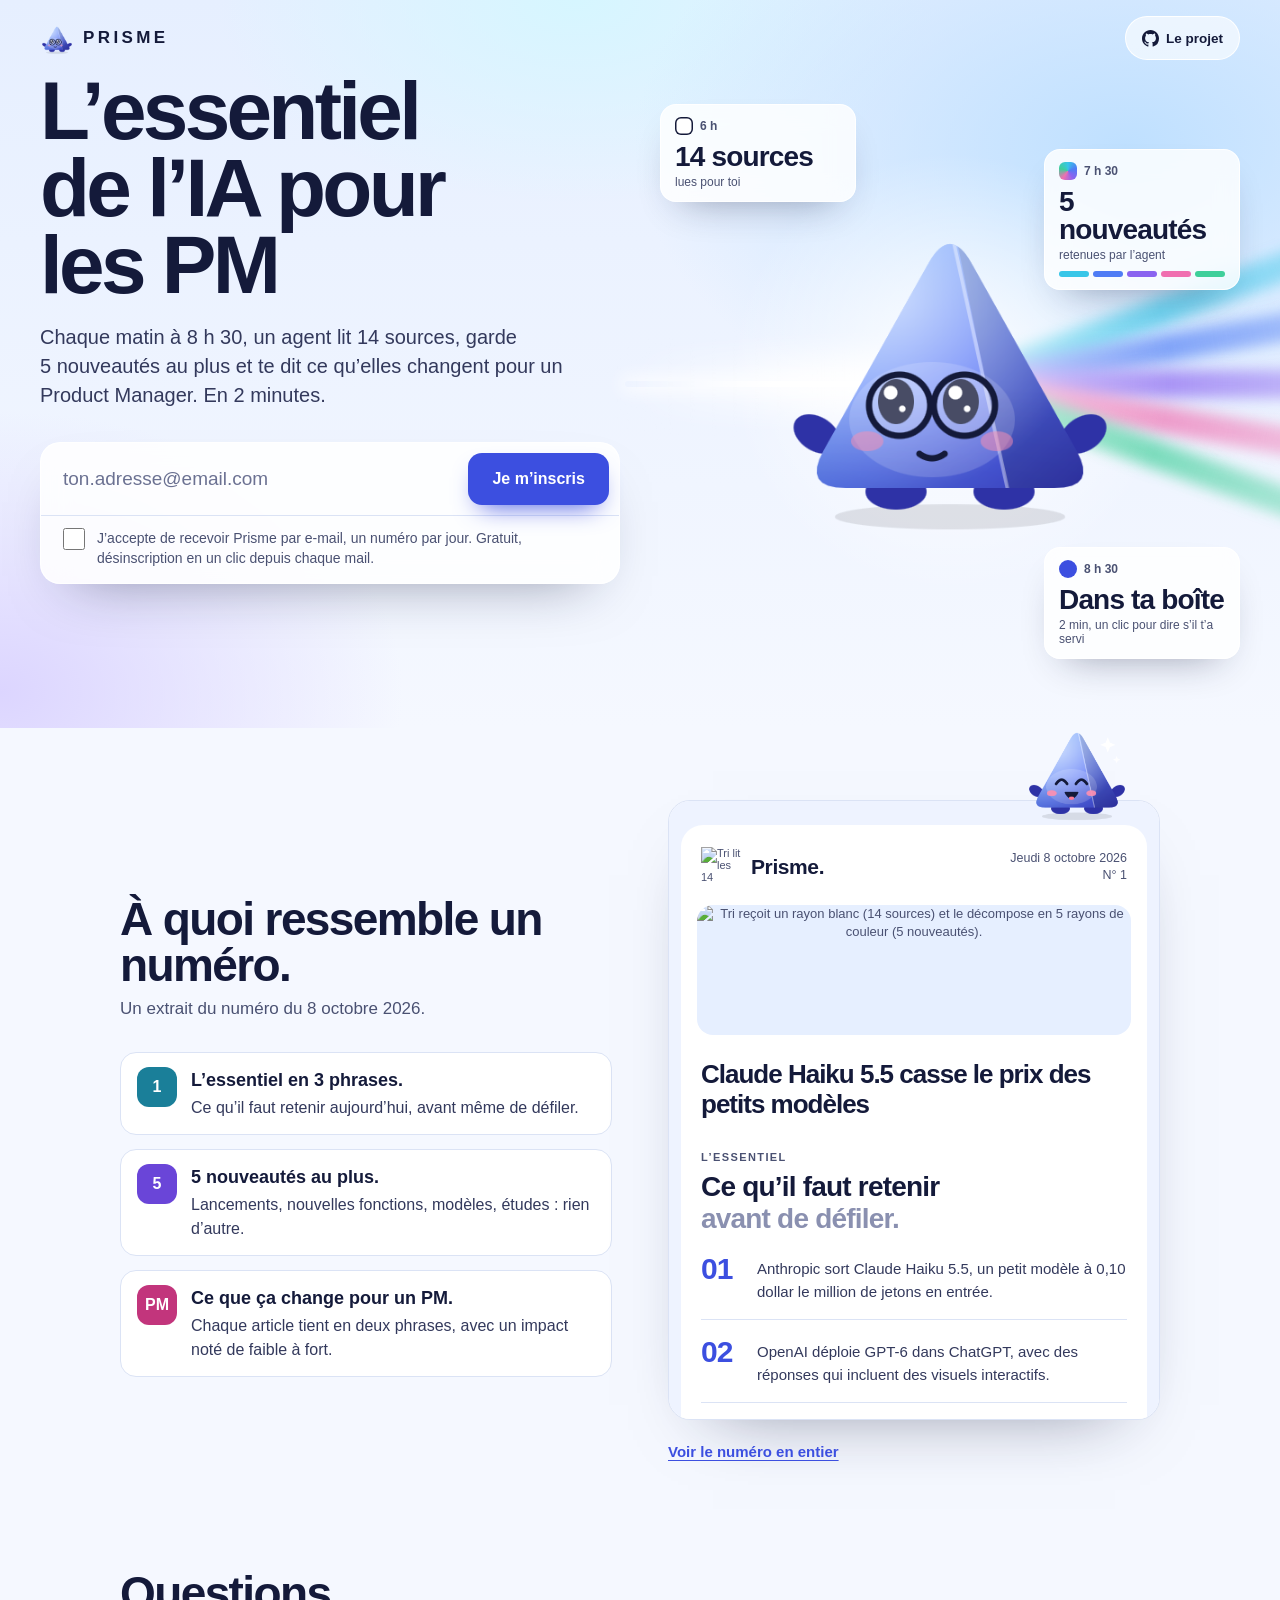
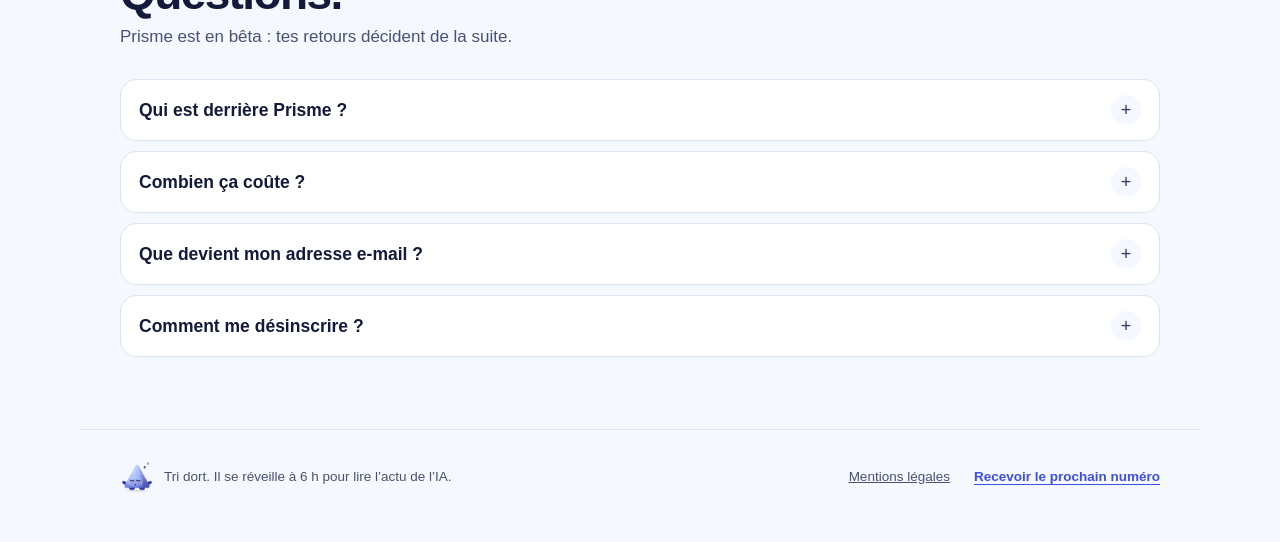
==== commit ab53a863: "Site : page Mentions légales et confidentialité, lien dans le pied de page Co-Authored-By: Claude Op" ====
--- a/site/index.html
+++ b/site/index.html
@@ -187,6 +187,7 @@
 
   footer { max-width: 1120px; margin: 0 auto; padding: 24px 40px 44px; display: flex; justify-content: space-between; align-items: center; gap: 12px; flex-wrap: wrap; font-size: 13.5px; color: var(--muted); border-top: 1px solid var(--line); }
   footer > span { display: inline-flex; align-items: center; gap: 10px; }
+  footer .liens { gap: 24px; flex-wrap: wrap; }
   footer a { display: inline-flex; align-items: center; min-height: 44px; }
   .remonter { font-weight: 600; color: var(--accent); text-underline-offset: 3px; }
 
@@ -324,7 +325,7 @@
       </details>
       <details>
         <summary>Que devient mon adresse e-mail&nbsp;?</summary>
-        <p>Elle sert uniquement à t’envoyer Prisme. Elle n’est ni vendue ni partagée, et aucun pixel ne suit l’ouverture de tes mails. Pour toute question&nbsp;: jeanbaptiste.krady@icloud.com.</p>
+        <p>Elle sert uniquement à t’envoyer Prisme. Elle n’est ni vendue ni partagée, et aucun pixel ne suit l’ouverture de tes mails. Pour toute question&nbsp;: prisme@krady.fr.</p>
       </details>
       <details>
         <summary>Comment me désinscrire&nbsp;?</summary>
@@ -339,7 +340,10 @@
     <img src="img/tri-dort.png" srcset="img/tri-dort.png 1x, img/tri-dort@2x.png 2x" width="34" height="34" alt="">
     <span>Tri dort. Il se réveille à 6&nbsp;h pour lire l’actu de l’IA.</span>
   </span>
-  <a class="remonter" id="remonter" href="#email">Recevoir le prochain numéro</a>
+  <span class="liens">
+    <a href="/mentions-legales">Mentions légales</a>
+    <a class="remonter" id="remonter" href="#email">Recevoir le prochain numéro</a>
+  </span>
 </footer>
 
 <script>
